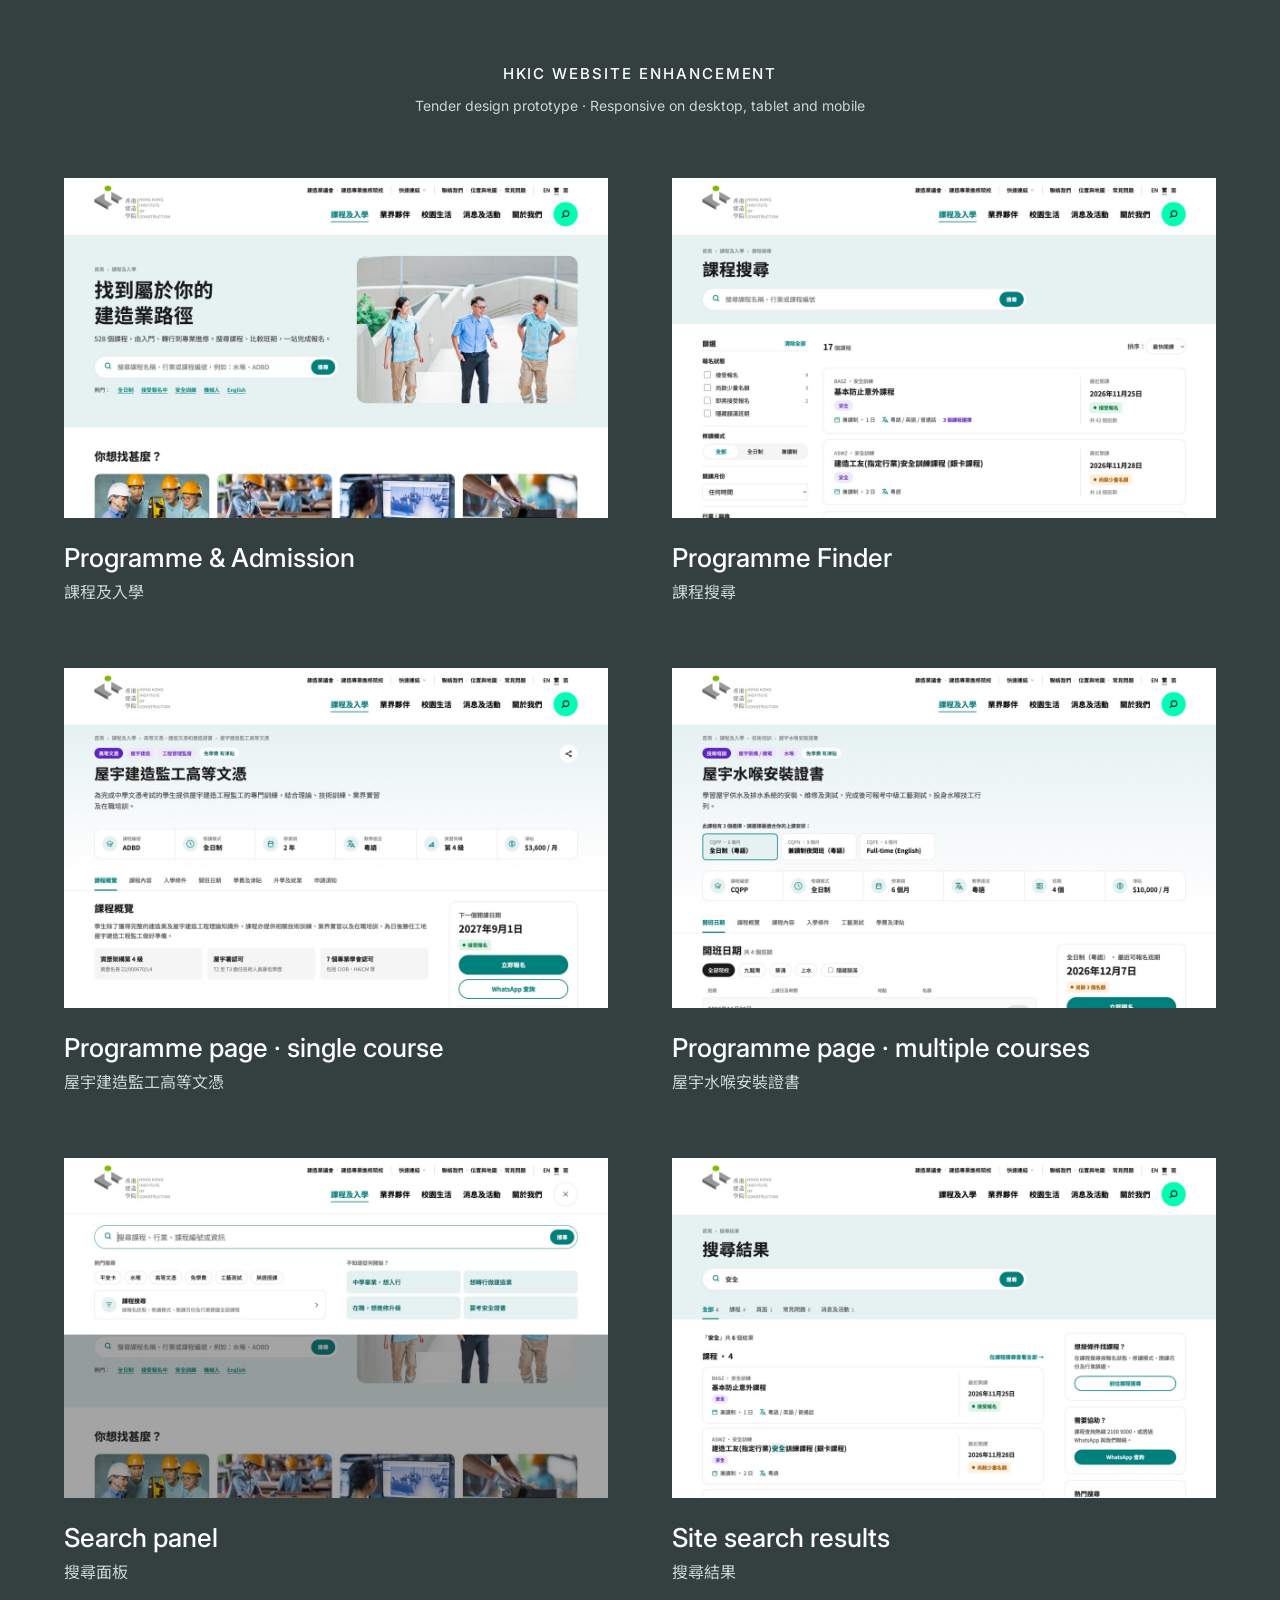
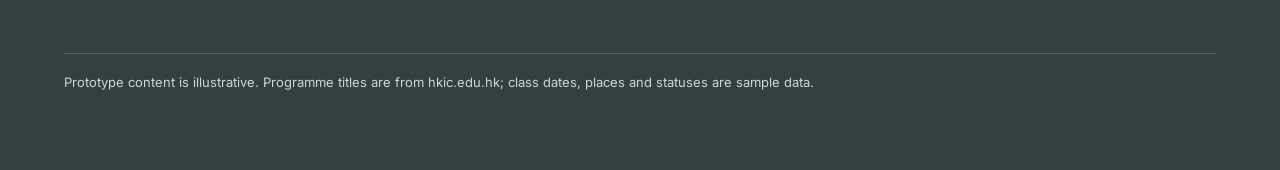
==== index.html @ 5fe3e80d "Publish HKIC tender prototype baseline" ====
<!doctype html>
<html lang="en">
<head>
<meta charset="utf-8"><meta name="viewport" content="width=device-width, initial-scale=1">
<meta name="robots" content="noindex, nofollow">
<title>HKIC Website Enhancement | Tender Design Prototype</title>
<link rel="preconnect" href="https://fonts.googleapis.com"><link rel="preconnect" href="https://fonts.gstatic.com" crossorigin>
<link href="https://fonts.googleapis.com/css2?family=Inter:wght@400;500;700&family=Noto+Sans+TC:wght@400;500;700&display=swap" rel="stylesheet">
<script src="gate.js?v=4" data-gate-index></script>
<style>
:root{--teal:#00807d;--teal-d:#005f5c;--ink:#1b1b1b;--ink-2:#474747;--line:#e1e1e1}
*{box-sizing:border-box}
html,body{margin:0}
body{font-family:"Inter","Noto Sans TC",sans-serif;color:var(--ink);background:#fff}
.visually-hidden{position:absolute;width:1px;height:1px;overflow:hidden;clip:rect(0 0 0 0)}
/* password page */
.lock{min-height:100svh;display:grid;place-items:center;background:#f5f5f5;padding:24px}
.lock form{display:grid;gap:14px;width:min(100%,300px)}
.lock img{width:170px;margin:0 auto 28px}
.lock input,.lock button{width:100%;min-height:48px;padding:10px 16px;font:inherit;font-size:16px;border-radius:99px}
.lock input{background:#fff;border:1px solid #c9d3d2}
.lock input:focus{outline:2px solid var(--teal);outline-offset:1px}
.lock button{background:var(--teal);color:#fff;border:0;font-weight:700;cursor:pointer}
.lock p{margin:0;min-height:22px;color:#c40000;font-size:14px;text-align:center}
/* link list */
.list{min-height:100svh;padding:clamp(36px,5vw,80px) clamp(20px,5vw,80px) 80px;background:#33403f;color:#fff}
.list header{display:flex;flex-direction:column;align-items:center;gap:14px;margin:0 0 clamp(36px,5vw,64px);text-align:center}
.list h1{margin:0;font-size:15px;font-weight:500;letter-spacing:.13em;text-transform:uppercase}
.list header p{margin:0;font-size:14px;color:#c9d6d5}
.grid{display:grid;grid-template-columns:repeat(2,minmax(0,1fr));gap:clamp(32px,4vw,64px) clamp(32px,5vw,80px);max-width:1240px;margin:auto}
.cover{display:block;aspect-ratio:16/10;overflow:hidden;background:#fff}
.cover img{width:100%;height:100%;object-fit:cover;object-position:top;display:block}
.item h2{margin:20px 0 6px;font-size:26px;font-weight:500}
.item .zh{font-family:"Noto Sans TC",sans-serif;font-size:16px;color:#c9d6d5;margin:0 0 10px}
.item a.link{display:block;color:#fff;text-decoration:none;padding:4px 0}
.item a.link:hover h2{text-decoration:underline;text-underline-offset:4px}
.url{display:block;color:#9fe0d6;font-size:13px;overflow-wrap:anywhere}
.list footer{max-width:1240px;margin:56px auto 0;padding-top:20px;border-top:1px solid rgba(255,255,255,.18);font-size:13px;color:#c9d6d5}
@media(max-width:720px){.grid{grid-template-columns:1fr}}
</style>
</head>
<body>
<div id="app"></div>
<noscript>Enable JavaScript to view the prototype.</noscript>
<script>
(() => {
  const app = document.getElementById("app");
  const G = window.HKIC_GATE;
  const pages = [
    ["programmes.html", "Programme & Admission", "課程及入學", "index"],
    ["finder.html", "Programme Finder", "課程搜尋", "finder"],
    ["programme-adbd.html", "Programme page · single course", "屋宇建造監工高等文憑", "programme-adbd"],
    ["programme-multi.html", "Programme page · multiple courses", "屋宇水喉安裝證書", "programme-multi"],
    ["programmes.html?search=", "Search panel", "搜尋面板", "searchpanel"],
    ["search.html", "Site search results", "搜尋結果", "search"]
  ];
  const q = new URLSearchParams(location.search);

  function openList() {
    const next = q.get("next");
    if (next && /^[\w.-]+\.html(\?.*)?$/.test(next)) { location.replace(next); return; }
    document.title = "HKIC Website Enhancement | Prototype pages";
    app.innerHTML = `<main class="list">
      <header><h1>HKIC Website Enhancement</h1><p>Tender design prototype · Responsive on desktop, tablet and mobile</p></header>
      <div class="grid">${pages.map(([href, en, zh, img]) => `<section class="item">
        <a class="cover" href="${href}" aria-label="${en}"><img src="assets/preview/${img}.jpg" alt=""></a>
        <a class="link" href="${href}"><h2>${en}</h2><p class="zh">${zh}</p></a>
      </section>`).join("")}</div>
      <footer>Prototype content is illustrative. Programme titles are from hkic.edu.hk; class dates, places and statuses are sample data.</footer>
    </main>`;

  }

  function openLock() {
    app.innerHTML = `<main class="lock">
      <form>
        <img src="assets/logo_hkic.svg" alt="香港建造學院 Hong Kong Institute of Construction">
        <label for="pw" class="visually-hidden">Password</label>
        <input id="pw" type="password" placeholder="Password" autocomplete="current-password" required>
        <button type="submit">Enter</button>
        <p role="status"></p>
      </form>
    </main>`;
    app.querySelector("form").addEventListener("submit", async e => {
      e.preventDefault();
      const f = document.getElementById("pw"), st = app.querySelector("[role=status]");
      const buf = await crypto.subtle.digest("SHA-256", new TextEncoder().encode(f.value));
      const hex = Array.from(new Uint8Array(buf), b => b.toString(16).padStart(2, "0")).join("");
      if (hex === G.HASH) { G.remember(); openList(); return; }
      st.textContent = "Incorrect password.";
      f.select();
    });
  }

  if (q.has("lock")) openLock();
  else if (G.unlocked()) openList();
  else openLock();
})();
</script>
</body>
</html>
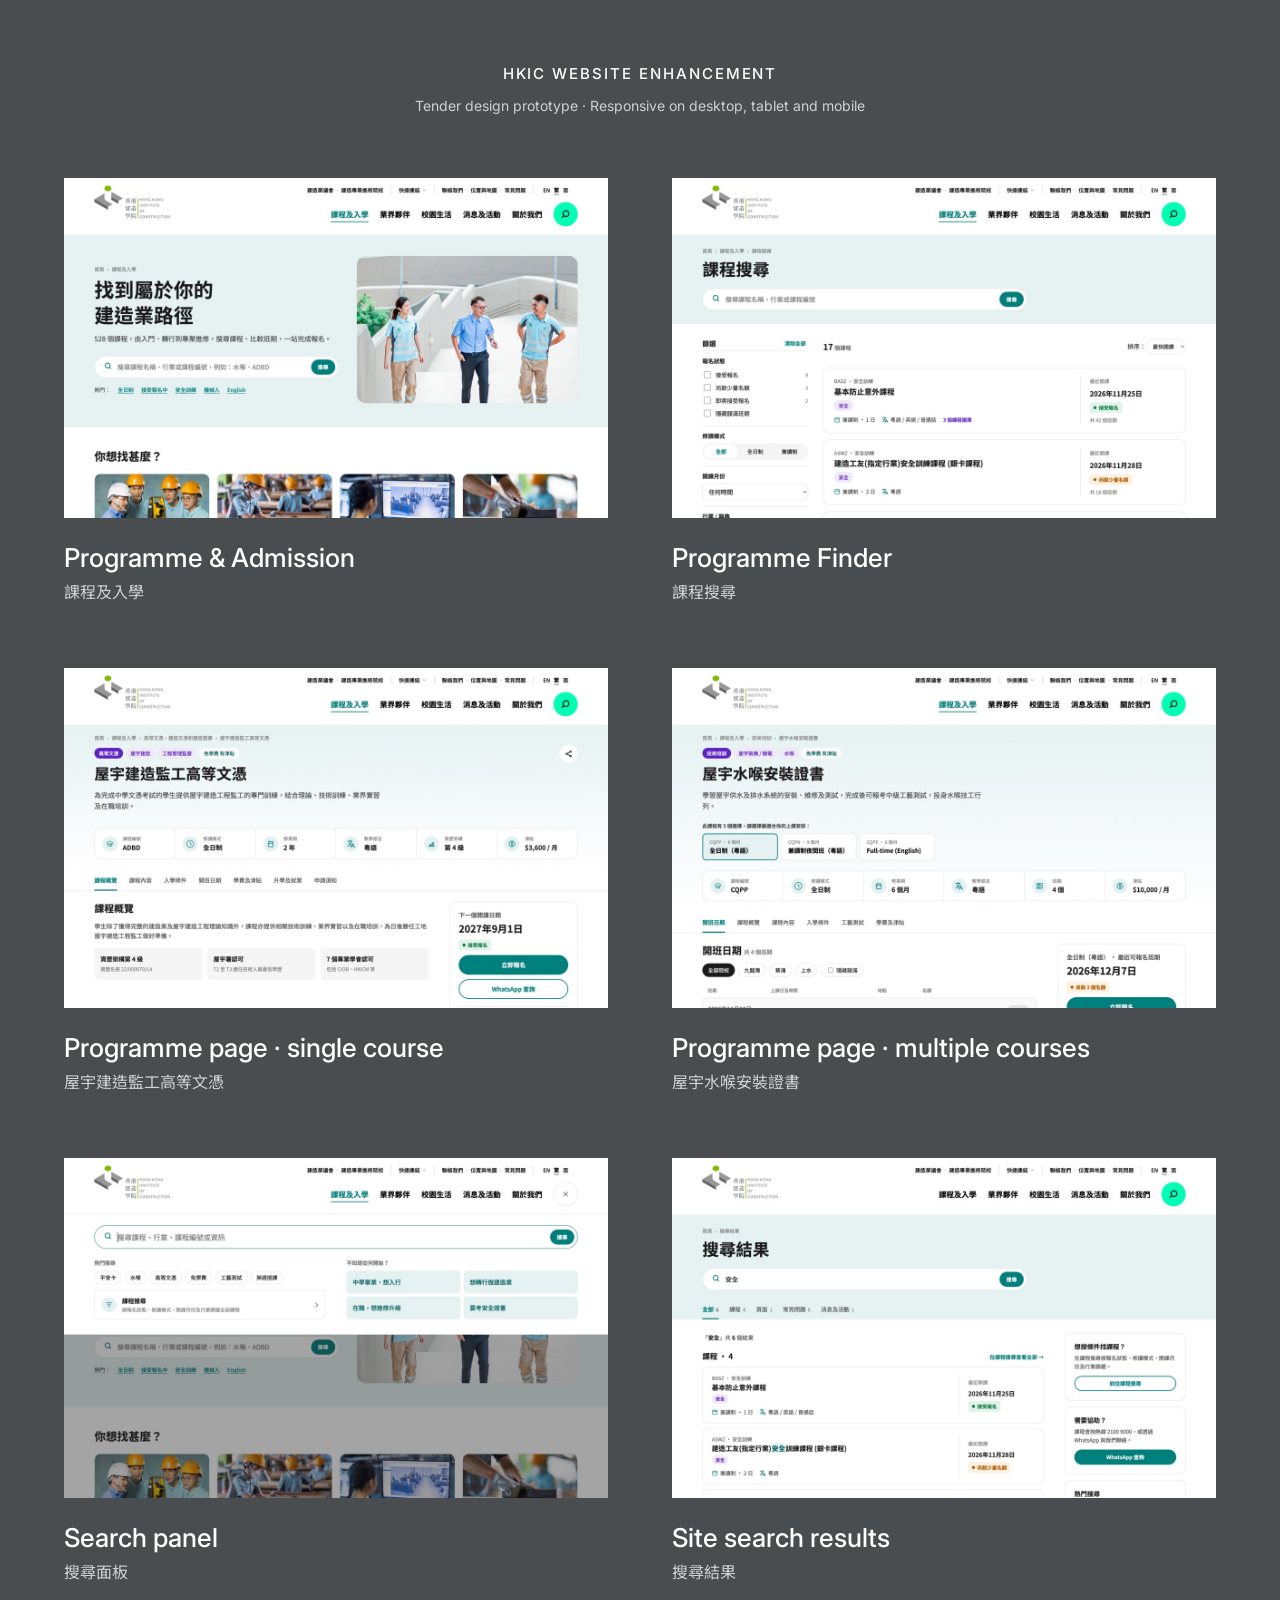
==== commit aea9d3bb: "Remove sample data note and use grey preview background" ====
--- a/index.html
+++ b/index.html
@@ -23,19 +23,19 @@
 .lock button{background:var(--teal);color:#fff;border:0;font-weight:700;cursor:pointer}
 .lock p{margin:0;min-height:22px;color:#c40000;font-size:14px;text-align:center}
 /* link list */
-.list{min-height:100svh;padding:clamp(36px,5vw,80px) clamp(20px,5vw,80px) 80px;background:#33403f;color:#fff}
+.list{min-height:100svh;padding:clamp(36px,5vw,80px) clamp(20px,5vw,80px) 80px;background:#4a4d50;color:#fff}
 .list header{display:flex;flex-direction:column;align-items:center;gap:14px;margin:0 0 clamp(36px,5vw,64px);text-align:center}
 .list h1{margin:0;font-size:15px;font-weight:500;letter-spacing:.13em;text-transform:uppercase}
-.list header p{margin:0;font-size:14px;color:#c9d6d5}
+.list header p{margin:0;font-size:14px;color:#cfd2d4}
 .grid{display:grid;grid-template-columns:repeat(2,minmax(0,1fr));gap:clamp(32px,4vw,64px) clamp(32px,5vw,80px);max-width:1240px;margin:auto}
 .cover{display:block;aspect-ratio:16/10;overflow:hidden;background:#fff}
 .cover img{width:100%;height:100%;object-fit:cover;object-position:top;display:block}
 .item h2{margin:20px 0 6px;font-size:26px;font-weight:500}
-.item .zh{font-family:"Noto Sans TC",sans-serif;font-size:16px;color:#c9d6d5;margin:0 0 10px}
+.item .zh{font-family:"Noto Sans TC",sans-serif;font-size:16px;color:#cfd2d4;margin:0 0 10px}
 .item a.link{display:block;color:#fff;text-decoration:none;padding:4px 0}
 .item a.link:hover h2{text-decoration:underline;text-underline-offset:4px}
 .url{display:block;color:#9fe0d6;font-size:13px;overflow-wrap:anywhere}
-.list footer{max-width:1240px;margin:56px auto 0;padding-top:20px;border-top:1px solid rgba(255,255,255,.18);font-size:13px;color:#c9d6d5}
+.list footer{max-width:1240px;margin:56px auto 0;padding-top:20px;border-top:1px solid rgba(255,255,255,.18);font-size:13px;color:#cfd2d4}
 @media(max-width:720px){.grid{grid-template-columns:1fr}}
 </style>
 </head>
@@ -66,7 +66,6 @@
         <a class="cover" href="${href}" aria-label="${en}"><img src="assets/preview/${img}.jpg" alt=""></a>
         <a class="link" href="${href}"><h2>${en}</h2><p class="zh">${zh}</p></a>
       </section>`).join("")}</div>
-      <footer>Prototype content is illustrative. Programme titles are from hkic.edu.hk; class dates, places and statuses are sample data.</footer>
     </main>`;
 
   }
